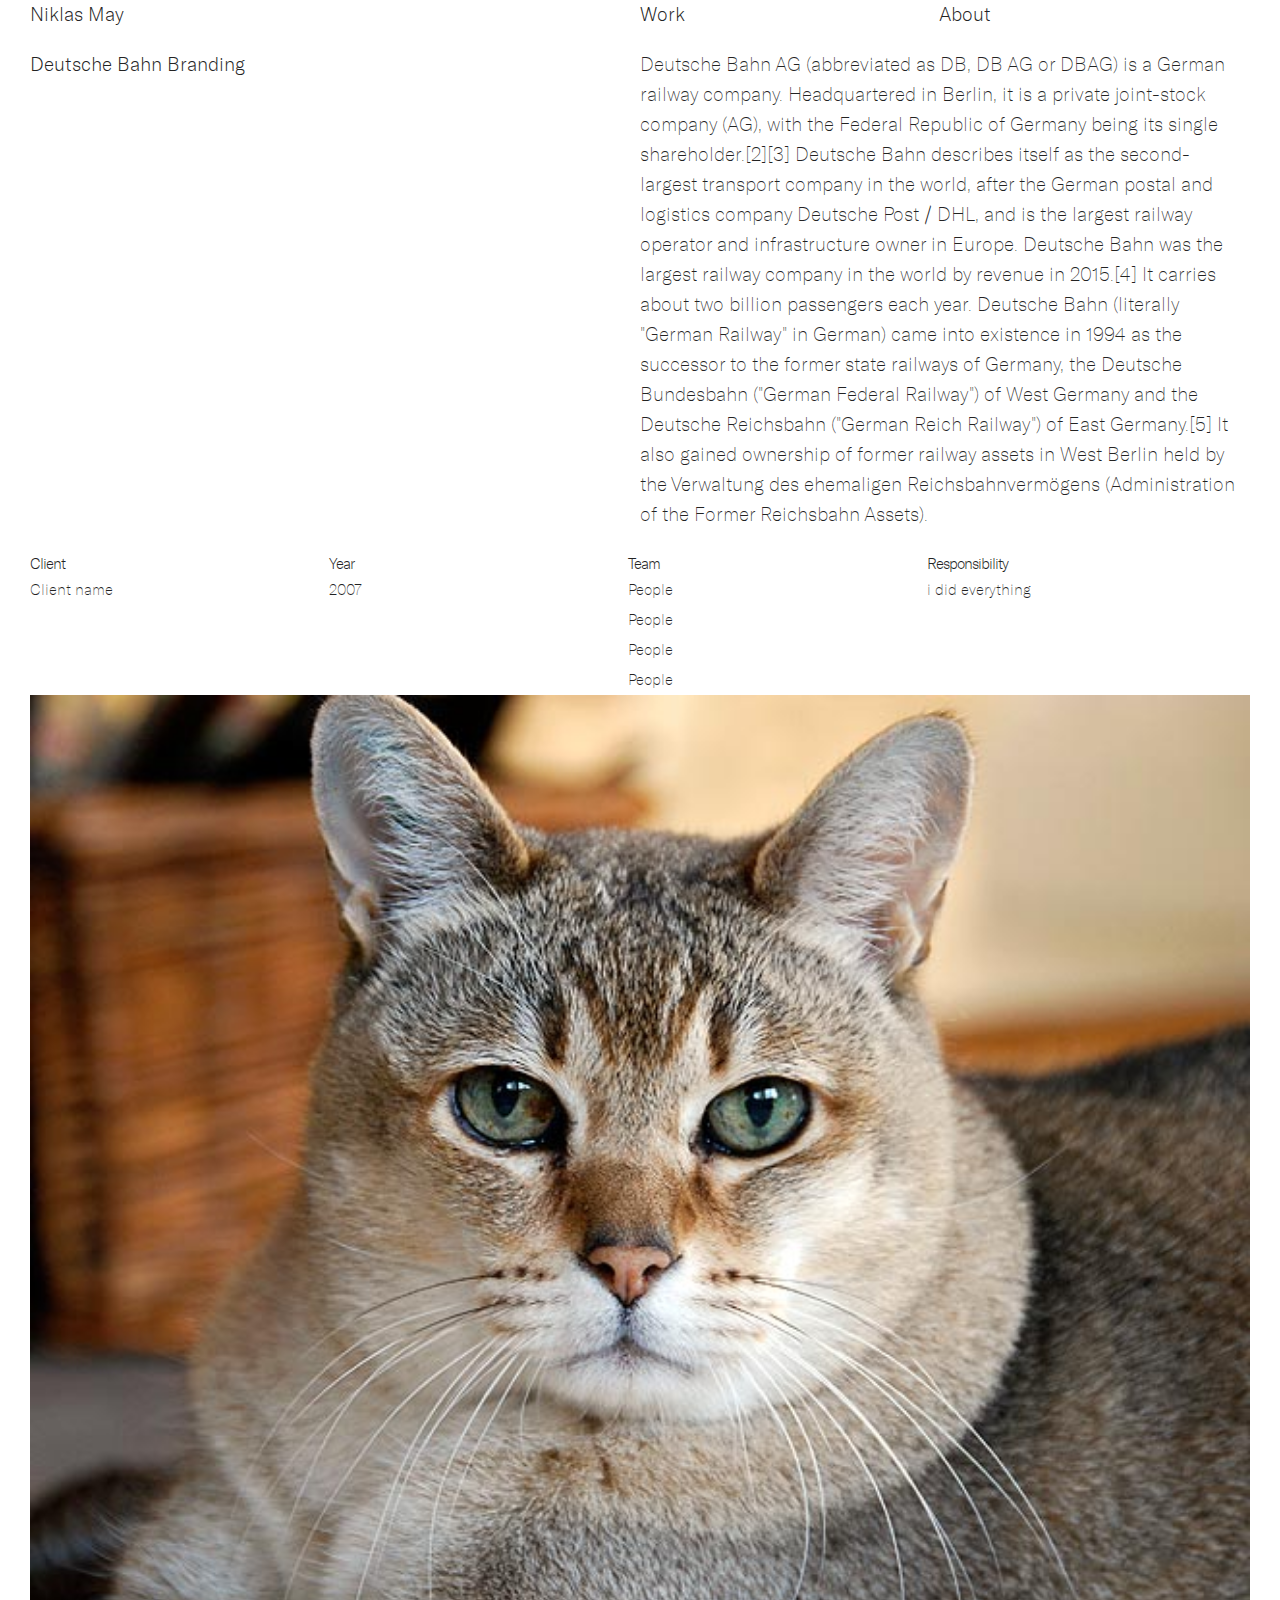
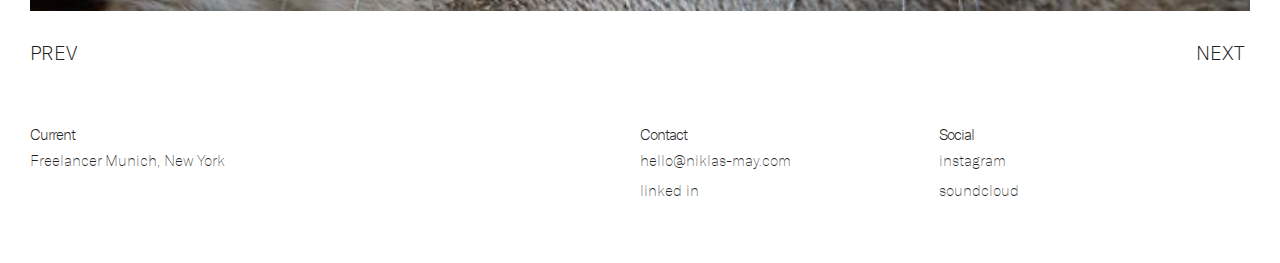
==== projects/deutsche_bahn_branding.html @ c12bf413 "initial commit" ====
<!DOCTYPE html>
<html lang="en">
<head>
  <!-- Basic Page Needs
  –––––––––––––––––––––––––––––––––––––––––––––––––– -->
  <meta charset="utf-8">
  <title> Niklas May</title>
  <meta name="description" content="">
  <meta name="author" content="">
  <!-- Mobile Specific Metas
  –––––––––––––––––––––––––––––––––––––––––––––––––– -->
  <meta name="viewport" content="width=device-width, initial-scale=1">
  <!-- CSS
  –––––––––––––––––––––––––––––––––––––––––––––––––– -->
  <link rel="stylesheet" href="../css/normalize.css">
  <link rel="stylesheet" href="../css/skeleton.css">
  <link rel="stylesheet" href="../css/custom.css">

  <!-- Favicon
  –––––––––––––––––––––––––––––––––––––––––––––––––– -->
  <link rel="icon" type="image/png" href="../images/favicon.png">
</head>
<body>
  <!-- Header section
  –––––––––––––––––––––––––––––––––––––––––––––––––– -->
  <nav class="container">
    <div class="row">
      <div class="one-half column">
        <h2> Niklas May </h2>
      </div>
      <div class="three columns">
        <a href="../index.html"> <h2> Work </h2> </a>
      </div>
      <div class="three columns">
        <a href="../about.html"> <h2> About </h2> </a>
      </div>
    </div>
  </nav>


  <!-- Proejct About section
  –––––––––––––––––––––––––––––––––––––––––––––––––– -->
  <section class="container">
    <div class="row">
      <div class="one-half column">
        <h2>  Deutsche Bahn Branding </h2>
      </div>
      <p class="one-half column">
        Deutsche Bahn AG (abbreviated as DB, DB AG or DBAG) is a German railway company. Headquartered in Berlin, it is a private joint-stock company (AG), with the Federal Republic of Germany being its single shareholder.[2][3] Deutsche Bahn describes itself as the second-largest transport company in the world, after the German postal and logistics company Deutsche Post / DHL, and is the largest railway operator and infrastructure owner in Europe. Deutsche Bahn was the largest railway company in the world by revenue in 2015.[4] It carries about two billion passengers each year.
        Deutsche Bahn (literally "German Railway" in German) came into existence in 1994 as the successor to the former state railways of Germany, the Deutsche Bundesbahn ("German Federal Railway") of West Germany and the Deutsche Reichsbahn ("German Reich Railway") of East Germany.[5] It also gained ownership of former railway assets in West Berlin held by the Verwaltung des ehemaligen Reichsbahnvermögens (Administration of the Former Reichsbahn Assets).
      </p>
    </div>
  </section>



  <!--  Info section
  –––––––––––––––––––––––––––––––––––––––––––––––––– -->
  <section class="container">
    <div class="row">

        <div class="three columns">
          <h3> Client </h3>
          <p class ="p-small"> Client name </p>
        </div>

        <div class="three columns">
          <h3> Year </h3>
          <p class ="p-small"> 2007 </p>
        </div>

        <div class="three columns">
          <h3> Team </h3>
          <p class ="p-small"> People </p>
          <p class ="p-small"> People </p>
          <p class ="p-small"> People </p>
          <p class ="p-small"> People </p>

        </div>

        <div class="three columns">
          <h3> Responsibility </h3>
          <p class ="p-small"> i did everything</p>
        </div>
    </div>

  </section>

  <!--  Image section
  –––––––––––––––––––––––––––––––––––––––––––––––––– -->

  <section class="container">
    <div class="row">
          <img alt="text text" class="u-max-full-width project-image-cover" src="../images/cat.jpg"/>
    </div>
  </section>

  <!-- Prev & Next section
  –––––––––––––––––––––––––––––––––––––––––––––––––– -->
  <section class="container project-navigation">
    <div class="row">
      <div class="one-half column">
        <a href="./ihk.html" class="float-left"> PREV </a>
      </div>
      <div class="one-half column">
        <a href="./siemens_news_center.html" class="float-right"> NEXT </a>
      </div>
    </div>
  </section>


  <!-- Footer section
  –––––––––––––––––––––––––––––––––––––––––––––––––– -->
  <footer class="container">
    <div class="row">
      <div class="one-half column">
        <h3>Current </h3>
        <p class ="p-small">Freelancer Munich, New York </p>
      </div>
      <div class="three columns">
        <h3> Contact </h3>
        <p class ="p-small">hello@niklas-may.com </p>
        <p class ="p-small"><a href="linkedin.com/in/niklas-may"> linked in </a></p>
      </div>
      <div class="three columns">
        <h3> Social </h3>
        <p class ="p-small"> <a href="instagram.com/klasma"> instagram </a></p>
        <p class ="p-small"> <a href="soundcloud.com/klasma"> soundcloud </a></p>
      </div>
    </div>
  </footer>
</body>
</html>
---- css/skeleton.css ----
/*
* Skeleton V2.0.4
* Copyright 2014, Dave Gamache
* www.getskeleton.com
* Free to use under the MIT license.
* http://www.opensource.org/licenses/mit-license.php
* 12/29/2014
*/


/* Table of contents
––––––––––––––––––––––––––––––––––––––––––––––––––
- Grid
- Base Styles
- Typography
- Links
- Buttons
- Forms
- Lists
- Code
- Tables
- Spacing
- Utilities
- Clearing
- Media Queries
*/


/* Grid
–––––––––––––––––––––––––––––––––––––––––––––––––– */
.container {
  position: relative;
  width: 100%;
  max-width: 960px;
  margin: 0 auto;
  padding: 0 20px;
  box-sizing: border-box; }
.column,
.columns {
  width: 100%;
  float: left;
  box-sizing: border-box; }

/* For devices larger than 400px */
@media (min-width: 400px) {
  .container {
    width: 85%;
    padding: 0; }
}

/* For devices larger than 550px */
@media (min-width: 550px) {
  .container {
    width: 80%; }
  .column,
  .columns {
    margin-left: 4%; }
  .column:first-child,
  .columns:first-child {
    margin-left: 0; }

  .one.column,
  .one.columns                    { width: 4.66666666667%; }
  .two.columns                    { width: 13.3333333333%; }
  .three.columns                  { width: 22%;            }
  .four.columns                   { width: 30.6666666667%; }
  .five.columns                   { width: 39.3333333333%; }
  .six.columns                    { width: 48%;            }
  .seven.columns                  { width: 56.6666666667%; }
  .eight.columns                  { width: 65.3333333333%; }
  .nine.columns                   { width: 74.0%;          }
  .ten.columns                    { width: 82.6666666667%; }
  .eleven.columns                 { width: 91.3333333333%; }
  .twelve.columns                 { width: 100%; margin-left: 0; }

  .one-third.column               { width: 30.6666666667%; }
  .two-thirds.column              { width: 65.3333333333%; }

  .one-half.column                { width: 48%; }

  /* Offsets */
  .offset-by-one.column,
  .offset-by-one.columns          { margin-left: 8.66666666667%; }
  .offset-by-two.column,
  .offset-by-two.columns          { margin-left: 17.3333333333%; }
  .offset-by-three.column,
  .offset-by-three.columns        { margin-left: 26%;            }
  .offset-by-four.column,
  .offset-by-four.columns         { margin-left: 34.6666666667%; }
  .offset-by-five.column,
  .offset-by-five.columns         { margin-left: 43.3333333333%; }
  .offset-by-six.column,
  .offset-by-six.columns          { margin-left: 52%;            }
  .offset-by-seven.column,
  .offset-by-seven.columns        { margin-left: 60.6666666667%; }
  .offset-by-eight.column,
  .offset-by-eight.columns        { margin-left: 69.3333333333%; }
  .offset-by-nine.column,
  .offset-by-nine.columns         { margin-left: 78.0%;          }
  .offset-by-ten.column,
  .offset-by-ten.columns          { margin-left: 86.6666666667%; }
  .offset-by-eleven.column,
  .offset-by-eleven.columns       { margin-left: 95.3333333333%; }

  .offset-by-one-third.column,
  .offset-by-one-third.columns    { margin-left: 34.6666666667%; }
  .offset-by-two-thirds.column,
  .offset-by-two-thirds.columns   { margin-left: 69.3333333333%; }

  .offset-by-one-half.column,
  .offset-by-one-half.columns     { margin-left: 52%; }

}


/* Base Styles
–––––––––––––––––––––––––––––––––––––––––––––––––– */
/* NOTE
html is set to 62.5% so that all the REM measurements throughout Skeleton
are based on 10px sizing. So basically 1.5rem = 15px :) */
html {
  font-size: 62.5%;
}
body {
  font-size: 1.5em; /* currently ems cause chrome bug misinterpreting rems on body element */
  line-height: 1.6;
  font-weight: 400;
  font-family: "Raleway", "HelveticaNeue", "Helvetica Neue", Helvetica, Arial, sans-serif;
  color: #222; }


/* Typography
–––––––––––––––––––––––––––––––––––––––––––––––––– */
h1, h2, h3, h4, h5, h6 {
  margin-top: 0;
  margin-bottom: 2rem;
  font-weight: 300; }
h1 { font-size: 4.0rem; line-height: 1.2;  letter-spacing: -.1rem;}
/*h2 { font-size: 3.6rem; line-height: 1.25; letter-spacing: -.1rem; }*/
h3 { font-size: 3.0rem; line-height: 1.3;  letter-spacing: -.1rem; }
h4 { font-size: 2.4rem; line-height: 1.35; letter-spacing: -.08rem; }
h5 { font-size: 1.8rem; line-height: 1.5;  letter-spacing: -.05rem; }
h6 { font-size: 1.5rem; line-height: 1.6;  letter-spacing: 0; }

/* Larger than phablet */
@media (min-width: 550px) {
  h1 { font-size: 5.0rem; }
  /*h2 { font-size: 4.2rem; }*/
  h3 { font-size: 3.6rem; }
  h4 { font-size: 3.0rem; }
  h5 { font-size: 2.4rem; }
  h6 { font-size: 1.5rem; }
}

p {
  margin-top: 0; }


/* Links
–––––––––––––––––––––––––––––––––––––––––––––––––– */
a {
  color: #1EAEDB; }
a:hover {
  color: #0FA0CE; }


/* Buttons
–––––––––––––––––––––––––––––––––––––––––––––––––– */
.button,
button,
input[type="submit"],
input[type="reset"],
input[type="button"] {
  display: inline-block;
  height: 38px;
  padding: 0 30px;
  color: #555;
  text-align: center;
  font-size: 11px;
  font-weight: 600;
  line-height: 38px;
  letter-spacing: .1rem;
  text-transform: uppercase;
  text-decoration: none;
  white-space: nowrap;
  background-color: transparent;
  border-radius: 4px;
  border: 1px solid #bbb;
  cursor: pointer;
  box-sizing: border-box; }
.button:hover,
button:hover,
input[type="submit"]:hover,
input[type="reset"]:hover,
input[type="button"]:hover,
.button:focus,
button:focus,
input[type="submit"]:focus,
input[type="reset"]:focus,
input[type="button"]:focus {
  color: #333;
  border-color: #888;
  outline: 0; }
.button.button-primary,
button.button-primary,
input[type="submit"].button-primary,
input[type="reset"].button-primary,
input[type="button"].button-primary {
  color: #FFF;
  background-color: #33C3F0;
  border-color: #33C3F0; }
.button.button-primary:hover,
button.button-primary:hover,
input[type="submit"].button-primary:hover,
input[type="reset"].button-primary:hover,
input[type="button"].button-primary:hover,
.button.button-primary:focus,
button.button-primary:focus,
input[type="submit"].button-primary:focus,
input[type="reset"].button-primary:focus,
input[type="button"].button-primary:focus {
  color: #FFF;
  background-color: #1EAEDB;
  border-color: #1EAEDB; }


/* Forms
–––––––––––––––––––––––––––––––––––––––––––––––––– */
input[type="email"],
input[type="number"],
input[type="search"],
input[type="text"],
input[type="tel"],
input[type="url"],
input[type="password"],
textarea,
select {
  height: 38px;
  padding: 6px 10px; /* The 6px vertically centers text on FF, ignored by Webkit */
  background-color: #fff;
  border: 1px solid #D1D1D1;
  border-radius: 4px;
  box-shadow: none;
  box-sizing: border-box; }
/* Removes awkward default styles on some inputs for iOS */
input[type="email"],
input[type="number"],
input[type="search"],
input[type="text"],
input[type="tel"],
input[type="url"],
input[type="password"],
textarea {
  -webkit-appearance: none;
     -moz-appearance: none;
          appearance: none; }
textarea {
  min-height: 65px;
  padding-top: 6px;
  padding-bottom: 6px; }
input[type="email"]:focus,
input[type="number"]:focus,
input[type="search"]:focus,
input[type="text"]:focus,
input[type="tel"]:focus,
input[type="url"]:focus,
input[type="password"]:focus,
textarea:focus,
select:focus {
  border: 1px solid #33C3F0;
  outline: 0; }
label,
legend {
  display: block;
  margin-bottom: .5rem;
  font-weight: 600; }
fieldset {
  padding: 0;
  border-width: 0; }
input[type="checkbox"],
input[type="radio"] {
  display: inline; }
label > .label-body {
  display: inline-block;
  margin-left: .5rem;
  font-weight: normal; }


/* Lists
–––––––––––––––––––––––––––––––––––––––––––––––––– */
ul {
  list-style: circle inside; }
ol {
  list-style: decimal inside; }
ol, ul {
  padding-left: 0;
  margin-top: 0; }
ul ul,
ul ol,
ol ol,
ol ul {
  margin: 1.5rem 0 1.5rem 3rem;
  font-size: 90%; }
li {
  margin-bottom: 1rem; }


/* Code
–––––––––––––––––––––––––––––––––––––––––––––––––– */
code {
  padding: .2rem .5rem;
  margin: 0 .2rem;
  font-size: 90%;
  white-space: nowrap;
  background: #F1F1F1;
  border: 1px solid #E1E1E1;
  border-radius: 4px; }
pre > code {
  display: block;
  padding: 1rem 1.5rem;
  white-space: pre; }


/* Tables
–––––––––––––––––––––––––––––––––––––––––––––––––– */
th,
td {
  padding: 12px 15px;
  text-align: left;
  border-bottom: 1px solid #E1E1E1; }
th:first-child,
td:first-child {
  padding-left: 0; }
th:last-child,
td:last-child {
  padding-right: 0; }


/* Spacing
–––––––––––––––––––––––––––––––––––––––––––––––––– */
button,
.button {
  margin-bottom: 1rem; }
input,
textarea,
select,
fieldset {
  margin-bottom: 1.5rem; }
pre,
blockquote,
dl,
figure,
table,
p,
ul,
ol,
form {
  margin-bottom: 2.5rem; }


/* Utilities
–––––––––––––––––––––––––––––––––––––––––––––––––– */
.u-full-width {
  width: 100%;
  box-sizing: border-box; }
.u-max-full-width {
  max-width: 100%;
  box-sizing: border-box; }
.u-pull-right {
  float: right; }
.u-pull-left {
  float: left; }


/* Misc
–––––––––––––––––––––––––––––––––––––––––––––––––– */
hr {
  margin-top: 3rem;
  margin-bottom: 3.5rem;
  border-width: 0;
  border-top: 1px solid #E1E1E1; }


/* Clearing
–––––––––––––––––––––––––––––––––––––––––––––––––– */

/* Self Clearing Goodness */
.container:after,
.row:after,
.u-cf {
  content: "";
  display: table;
  clear: both; }


/* Media Queries
–––––––––––––––––––––––––––––––––––––––––––––––––– */
/*
Note: The best way to structure the use of media queries is to create the queries
near the relevant code. For example, if you wanted to change the styles for buttons
on small devices, paste the mobile query code up in the buttons section and style it
there.
*/


/* Larger than mobile */
@media (min-width: 400px) {}

/* Larger than phablet (also point when grid becomes active) */
@media (min-width: 550px) {}

/* Larger than tablet */
@media (min-width: 750px) {}

/* Larger than desktop */
@media (min-width: 1000px) {}

/* Larger than Desktop HD */
@media (min-width: 1200px) {}
---- css/custom.css ----
@import 'typography.css';

/* Grid */
.container{
  max-width: 100%;
  padding: 0 30px;
}

.column, .columns {
    margin-left: .5%;
}

@media (min-width: 400px) {
  .container{
    width: 100%;
    padding: 0 30px;
  }

  .column, .columns {
      margin-left: .5%;
  }
}

@media (min-width: 550px) {
  .container{
    width: 100%;
    padding: 0 30px;
  }

  .column, .columns {
      margin-left: .5%;
  }

  .one-half.column                { width: 49.5%; }
  .three.columns                { width: 24%; }

}

.float-left{
  float: left;
}
.float-right{
  float: right;
}

.project-navigation{
  margin: 1em 0 3em 0; 
}
/* Typography */


body{
  font-family: 'gt_americathin';
  font-size: 1.9em;
  line-height: 30px;
  padding-bottom: 3em;

}
a{
  text-decoration: none;
  color:inherit;
}
a:hover{
  text-decoration: underline;
  color:inherit;
}
h1{

}
h2{
  font-size: 1.9rem;
  line-height: 30px;

}
h3{
  font-size: 1.5rem;
  margin: 0;
}

p{
  font-family: 'gt_americaultra_light';
}
.p-small{
  font-size: 1.5rem;
  margin: 0;
}
.img-fit{
  max-width: 100%;
}


/* Layout */

img{
  margin: 0;
  padding: 0;
}

.row{
  margin: 0;
  padding: 0;
}

.project-image:hover{
  filter: blur(1px) grayscale(100%);
}

.project-info{
  position: relative;
  text-align: center;
}

.project-title{
  display: none;
  margin: 0;
  opacity: .8;
  background: #fff;
  position: absolute;
  width: 100%;
  height: 100%;
}
.project-title p{
  margin-top: 40%;
  transform: translate(0, -50%);
}

.project-info:hover .project-title, .project-info.hover .project-title { display: block; }


/* Project detail page */
.project-image-cover{
  width: 100%;
  max-height: auto;
  object-fit: cover;
}
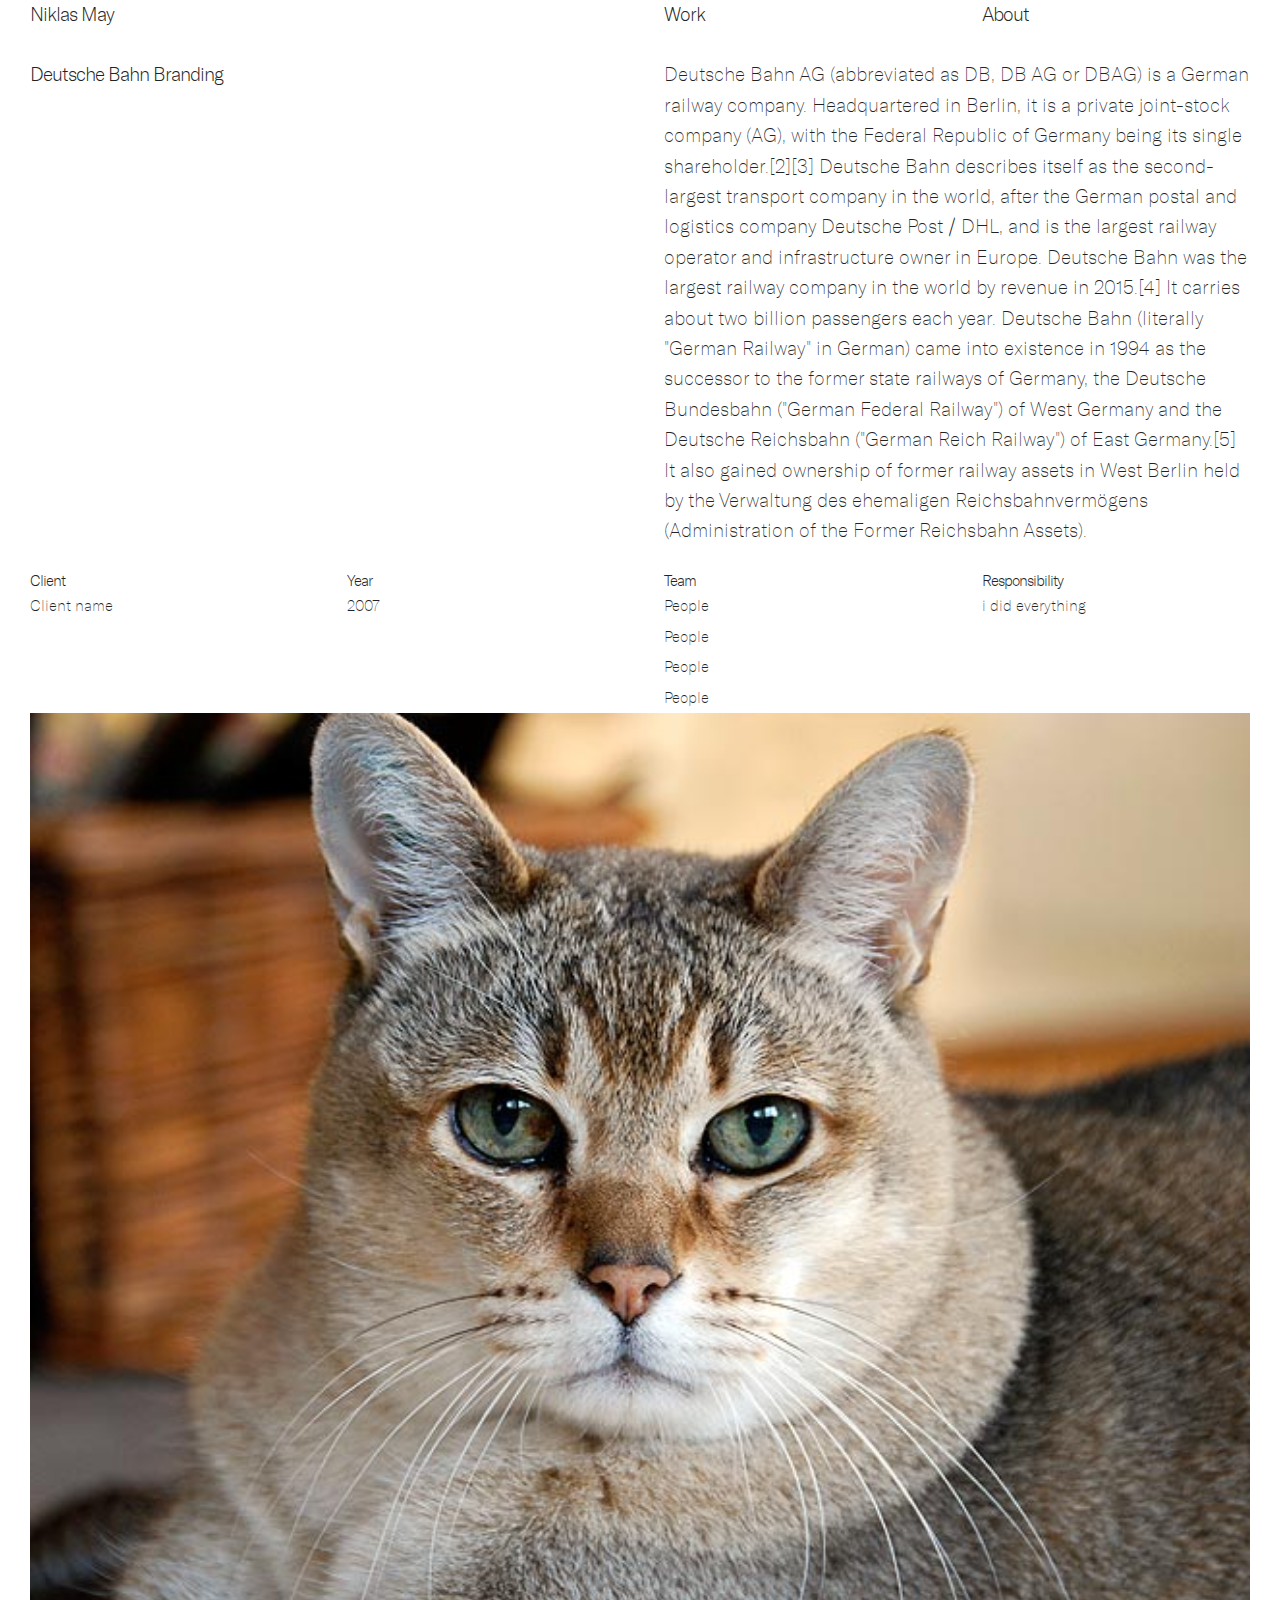
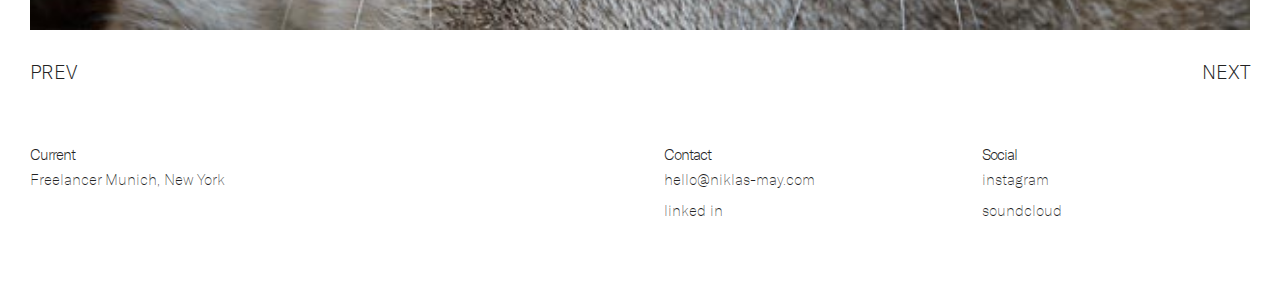
==== commit 3a85692e: "reset grid to original" ====
--- a/projects/deutsche_bahn_branding.html
+++ b/projects/deutsche_bahn_branding.html
@@ -100,10 +100,10 @@
   <section class="container project-navigation">
     <div class="row">
       <div class="one-half column">
-        <a href="./ihk.html" class="float-left"> PREV </a>
+        <a href="./ihk.html" class="u-pull-left"> PREV </a>
       </div>
       <div class="one-half column">
-        <a href="./siemens_news_center.html" class="float-right"> NEXT </a>
+        <a href="./siemens_news_center.html" class="u-pull-right"> NEXT </a>
       </div>
     </div>
   </section>
@@ -120,12 +120,12 @@
       <div class="three columns">
         <h3> Contact </h3>
         <p class ="p-small">hello@niklas-may.com </p>
-        <p class ="p-small"><a href="linkedin.com/in/niklas-may"> linked in </a></p>
+        <p class ="p-small"><a href="https://linkedin.com/in/niklas-may" target="_blank"> linked in </a></p>
       </div>
       <div class="three columns">
         <h3> Social </h3>
-        <p class ="p-small"> <a href="instagram.com/klasma"> instagram </a></p>
-        <p class ="p-small"> <a href="soundcloud.com/klasma"> soundcloud </a></p>
+        <p class ="p-small"> <a href="https://instagram.com/klasma" target="_blank"> instagram </a></p>
+        <p class ="p-small"> <a href="https://soundcloud.com/klasma" target="_blank"> soundcloud </a></p>
       </div>
     </div>
   </footer>
--- a/css/skeleton.css
+++ b/css/skeleton.css
@@ -136,21 +136,21 @@
   margin-bottom: 2rem;
   font-weight: 300; }
 h1 { font-size: 4.0rem; line-height: 1.2;  letter-spacing: -.1rem;}
-/*h2 { font-size: 3.6rem; line-height: 1.25; letter-spacing: -.1rem; }*/
+h2 { font-size: 3.6rem; line-height: 1.25; letter-spacing: -.1rem; }
 h3 { font-size: 3.0rem; line-height: 1.3;  letter-spacing: -.1rem; }
 h4 { font-size: 2.4rem; line-height: 1.35; letter-spacing: -.08rem; }
 h5 { font-size: 1.8rem; line-height: 1.5;  letter-spacing: -.05rem; }
 h6 { font-size: 1.5rem; line-height: 1.6;  letter-spacing: 0; }
 
 /* Larger than phablet */
-@media (min-width: 550px) {
+/*@media (min-width: 550px) {
   h1 { font-size: 5.0rem; }
-  /*h2 { font-size: 4.2rem; }*/
+  h2 { font-size: 4.2rem; }
   h3 { font-size: 3.6rem; }
   h4 { font-size: 3.0rem; }
   h5 { font-size: 2.4rem; }
   h6 { font-size: 1.5rem; }
-}
+}*/
 
 p {
   margin-top: 0; }
@@ -404,16 +404,16 @@
 
 
 /* Larger than mobile */
-@media (min-width: 400px) {}
+/*@media (min-width: 400px) {}*/
 
 /* Larger than phablet (also point when grid becomes active) */
-@media (min-width: 550px) {}
+/*@media (min-width: 550px) {}*/
 
 /* Larger than tablet */
-@media (min-width: 750px) {}
+/*@media (min-width: 750px) {}*/
 
 /* Larger than desktop */
-@media (min-width: 1000px) {}
+/*@media (min-width: 1000px) {}*/
 
 /* Larger than Desktop HD */
-@media (min-width: 1200px) {}
+/*@media (min-width: 1200px) {}*/
--- a/css/custom.css
+++ b/css/custom.css
@@ -6,7 +6,13 @@
   padding: 0 30px;
 }
 
-.column, .columns {
+@media (min-width: 550px) {
+  .container{
+    width: 100%;
+    padding: 0 30px;
+  }
+  
+/*.column, .columns {
     margin-left: .5%;
 }
 
@@ -21,11 +27,7 @@
   }
 }
 
-@media (min-width: 550px) {
-  .container{
-    width: 100%;
-    padding: 0 30px;
-  }
+
 
   .column, .columns {
       margin-left: .5%;
@@ -42,7 +44,7 @@
 .float-right{
   float: right;
 }
-
+*/
 .project-navigation{
   margin: 1em 0 3em 0; 
 }
@@ -52,7 +54,7 @@
 body{
   font-family: 'gt_americathin';
   font-size: 1.9em;
-  line-height: 30px;
+  line-height: 1.6em;
   padding-bottom: 3em;
 
 }
@@ -70,6 +72,7 @@
 h2{
   font-size: 1.9rem;
   line-height: 30px;
+  margin-bottom: 1.6em;
 
 }
 h3{
@@ -84,21 +87,27 @@
   font-size: 1.5rem;
   margin: 0;
 }
-.img-fit{
+/*.img-fit{
   max-width: 100%;
-}
+}*/
 
 
 /* Layout */
 
-img{
-  margin: 0;
-  padding: 0;
+.navigation{
+  padding-top: 1.6em;
+}
+
+.thumb{
+  width: 100%;
 }
 
 .row{
   margin: 0;
   padding: 0;
+}
+.project-image{
+  object-fit: cover;
 }
 
 .project-image:hover{
